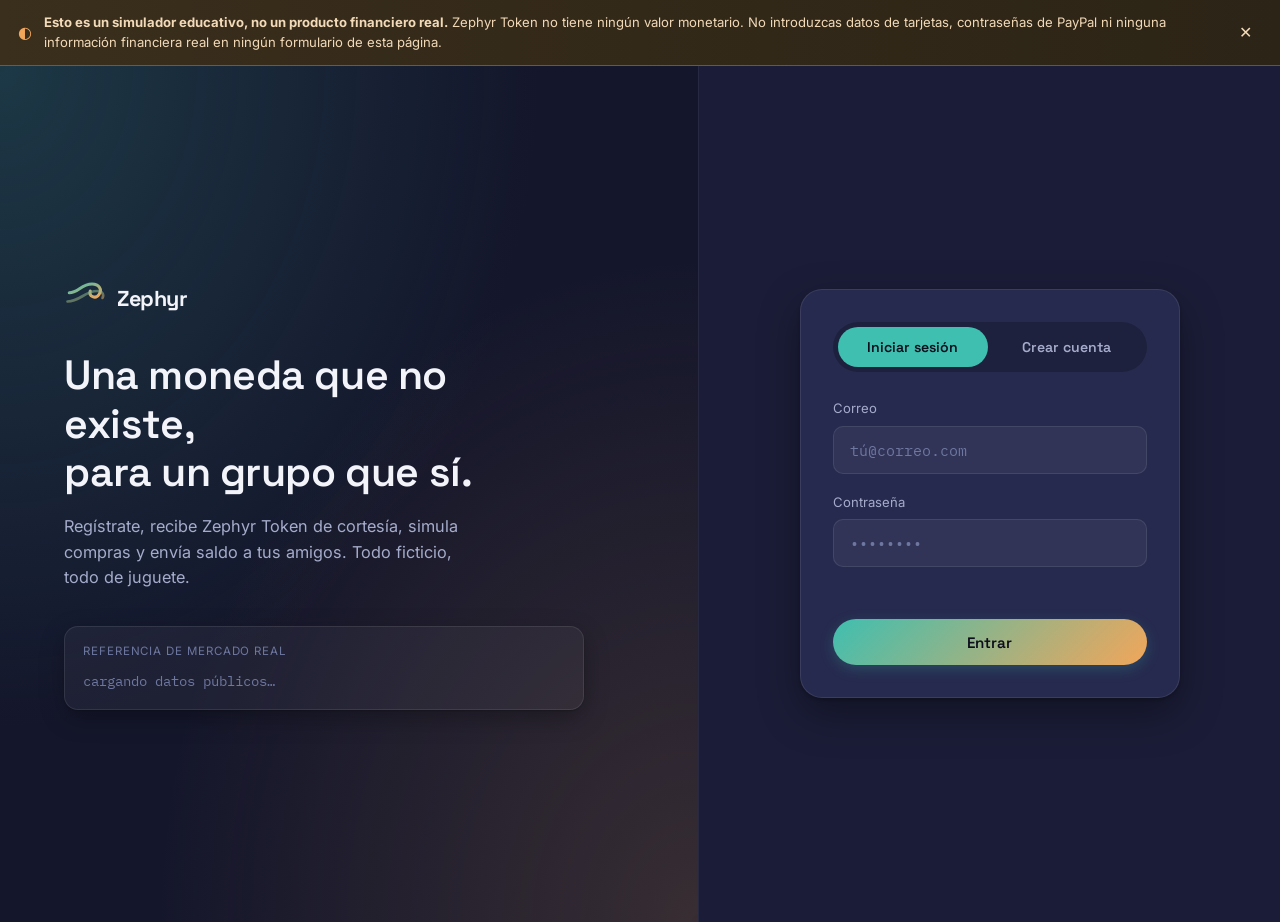
==== index.html @ d1feb0ad "Update index.html" ====
<!DOCTYPE html>
<html lang="es">
<head>
<meta charset="UTF-8">
<meta name="viewport" content="width=device-width, initial-scale=1.0, viewport-fit=cover">
<title>Zephyr — Simulador de wallet</title>
<meta name="description" content="Simulador educativo de una wallet de criptomoneda ficticia (Zephyr Token). No es un producto financiero real.">

<link rel="preconnect" href="https://fonts.googleapis.com">
<link rel="preconnect" href="https://fonts.gstatic.com" crossorigin>
<link href="https://fonts.googleapis.com/css2?family=Space+Grotesk:wght@400;500;600;700&family=Inter:wght@400;500;600;700&family=IBM+Plex+Mono:wght@400;500;600&display=swap" rel="stylesheet">
<link rel="stylesheet" href="css/style.css?v=2">
</head>
<body>

<!-- ======================= DISCLAIMER BANNER ======================= -->
<div class="disclaimer-banner" id="disclaimerBanner">
  <span class="disclaimer-icon" aria-hidden="true">◐</span>
  <p><strong>Esto es un simulador educativo, no un producto financiero real.</strong>
  Zephyr Token no tiene ningún valor monetario. No introduzcas datos de tarjetas, contraseñas de PayPal ni ninguna información financiera real en ningún formulario de esta página.</p>
  <button id="closeDisclaimer" aria-label="Cerrar aviso">✕</button>
</div>

<!-- ======================= AUTH SCREEN ======================= -->
<main id="authScreen" class="auth-screen">
  <div class="auth-hero">
    <div class="gust-field" aria-hidden="true">
      <span class="gust-line l1"></span>
      <span class="gust-line l2"></span>
      <span class="gust-line l3"></span>
    </div>
    <div class="auth-hero-content">
      <div class="logo-mark" aria-hidden="true">
        <svg viewBox="0 0 48 48" width="42" height="42">
          <path d="M6 18 C 16 18, 20 8, 32 8 C 40 8, 44 14, 40 20 C 36 26, 28 22, 30 16"
                fill="none" stroke="url(#gustGrad)" stroke-width="3.5" stroke-linecap="round"/>
          <path d="M4 28 C 18 28, 24 16, 38 16 C 44 16, 46 20, 44 24"
                fill="none" stroke="url(#gustGrad)" stroke-width="3" stroke-linecap="round" opacity="0.55"/>
          <defs>
            <linearGradient id="gustGrad" x1="0" y1="0" x2="1" y2="1">
              <stop offset="0%" stop-color="#3FBFB0"/>
              <stop offset="100%" stop-color="#F2A65A"/>
            </linearGradient>
          </defs>
        </svg>
        <span class="logo-word">Zephyr</span>
      </div>
      <h1>Una moneda que no existe,<br>para un grupo que sí.</h1>
      <p class="auth-hero-sub">Regístrate, recibe Zephyr Token de cortesía, simula compras y envía saldo a tus amigos. Todo ficticio, todo de juguete.</p>

      <div class="market-ticker" id="marketTicker" aria-label="Precios reales de mercado, solo como referencia">
        <span class="ticker-label">Referencia de mercado real</span>
        <div class="ticker-row" id="tickerRow">
          <span class="ticker-item muted">cargando datos públicos…</span>
        </div>
      </div>
    </div>
  </div>

  <div class="auth-card-wrap">
    <div class="auth-card">
      <div class="auth-tabs" role="tablist">
        <button class="auth-tab active" id="tabLogin" role="tab" aria-selected="true">Iniciar sesión</button>
        <button class="auth-tab" id="tabRegister" role="tab" aria-selected="false">Crear cuenta</button>
      </div>

      <!-- LOGIN -->
      <form id="loginForm" class="auth-form" autocomplete="on">
        <label>Correo
          <input type="email" id="loginEmail" required autocomplete="email" placeholder="tú@correo.com">
        </label>
        <label>Contraseña
          <input type="password" id="loginPassword" required autocomplete="current-password" minlength="6" placeholder="••••••••">
        </label>
        <p class="form-error" id="loginError" role="alert"></p>
        <button type="submit" class="btn btn-primary btn-block">Entrar</button>
      </form>

      <!-- REGISTER -->
      <form id="registerForm" class="auth-form hidden" autocomplete="on">
        <label>Nombre de usuario
          <input type="text" id="registerUsername" required minlength="3" maxlength="20" pattern="[A-Za-z0-9_]+" placeholder="ej. carlos_wind">
        </label>
        <label>Correo
          <input type="email" id="registerEmail" required autocomplete="email" placeholder="tú@correo.com">
        </label>
        <label>Contraseña
          <input type="password" id="registerPassword" required autocomplete="new-password" minlength="6" placeholder="Mínimo 6 caracteres">
        </label>
        <div class="g-recaptcha-wrap">
          <div class="g-recaptcha" data-sitekey="YOUR_RECAPTCHA_SITE_KEY" data-callback="onRecaptchaRegister"></div>
        </div>
        <p class="form-error" id="registerError" role="alert"></p>
        <button type="submit" class="btn btn-primary btn-block" id="registerSubmitBtn" disabled>Crear cuenta</button>
        <p class="form-hint">El botón se activa al completar el reCAPTCHA.</p>
      </form>
    </div>
  </div>
</main>

<!-- ======================= APP SHELL (post-login) ======================= -->
<div id="appShell" class="app-shell hidden">

  <header class="app-header">
    <div class="logo-mark small" aria-hidden="true">
      <svg viewBox="0 0 48 48" width="28" height="28">
        <path d="M6 18 C 16 18, 20 8, 32 8 C 40 8, 44 14, 40 20 C 36 26, 28 22, 30 16"
              fill="none" stroke="url(#gustGrad2)" stroke-width="4" stroke-linecap="round"/>
        <defs>
          <linearGradient id="gustGrad2" x1="0" y1="0" x2="1" y2="1">
            <stop offset="0%" stop-color="#3FBFB0"/>
            <stop offset="100%" stop-color="#F2A65A"/>
          </linearGradient>
        </defs>
      </svg>
      <span class="logo-word">Zephyr</span>
    </div>

    <nav class="app-nav">
      <button class="nav-btn active" data-view="dashboard">Wallet</button>
      <button class="nav-btn" data-view="market">Mercado</button>
      <button class="nav-btn hidden" id="navAdmin" data-view="admin">Panel Zephyr</button>
    </nav>

    <div class="header-right">
      <span class="balance-chip" id="headerBalance">— ZFT</span>
      <button class="user-menu-btn" id="userMenuBtn" aria-haspopup="true">
        <span id="headerUsername">usuario</span>
        <span class="chevron">▾</span>
      </button>
      <div class="user-menu" id="userMenu">
        <button id="logoutBtn">Cerrar sesión</button>
      </div>
    </div>
  </header>

  <!-- ---------------- DASHBOARD VIEW ---------------- -->
  <section class="view active" id="view-dashboard">
    <div class="balance-hero">
      <div class="gust-sweep" aria-hidden="true"></div>
      <span class="balance-label">Tu saldo</span>
      <div class="balance-value"><span id="balanceNumber">0</span><span class="balance-unit">ZFT</span></div>
      <span class="balance-note">Zephyr Token — moneda ficticia sin valor real</span>
      <div class="balance-actions">
        <button class="btn btn-primary" id="openBuyModal">Comprar Zephyr</button>
        <button class="btn btn-ghost" id="openTransferModal">Transferir</button>
      </div>
    </div>

    <div class="dashboard-grid">
      <div class="panel ledger-panel">
        <div class="panel-head">
          <h2>Historial</h2>
          <span class="panel-sub">Movimientos de tu cartera</span>
        </div>
        <div class="ledger-list" id="ledgerList">
          <p class="empty-state">Aún no tienes movimientos. Compra o recibe Zephyr para ver tu historial aquí.</p>
        </div>
      </div>

      <div class="panel market-panel">
        <div class="panel-head">
          <h2>Referencia real</h2>
          <span class="panel-sub">Datos públicos, no afectan tu saldo</span>
        </div>
        <div class="market-cards" id="marketCardsDashboard">
          <div class="market-card skeleton">cargando…</div>
        </div>
      </div>
    </div>
  </section>

  <!-- ---------------- MARKET VIEW ---------------- -->
  <section class="view" id="view-market">
    <div class="panel">
      <div class="panel-head">
        <h2>Mercado real (referencia informativa)</h2>
        <span class="panel-sub">Precios públicos de bitcoin y ethereum. Zephyr Token es independiente de estos valores.</span>
      </div>
      <div class="market-cards large" id="marketCardsFull">
        <div class="market-card skeleton">cargando…</div>
      </div>
    </div>
  </section>

  <!-- ---------------- ADMIN VIEW ---------------- -->
  <section class="view" id="view-admin">
    <div class="panel">
      <div class="panel-head">
        <h2>Panel Zephyr</h2>
        <span class="panel-sub">Visible solo para tu cuenta de administrador</span>
      </div>

      <div class="admin-grant">
        <h3>Otorgar saldo</h3>
        <form id="adminGrantForm" class="admin-form">
          <label>Usuario destino
            <input type="text" id="grantUsername" placeholder="nombre de usuario" required>
          </label>
          <label>Cantidad (ZFT)
            <input type="number" id="grantAmount" min="1" step="1" required placeholder="ej. 500">
          </label>
          <button type="submit" class="btn btn-primary">Otorgar</button>
        </form>
        <p class="form-error" id="adminGrantError" role="alert"></p>
        <p class="form-success" id="adminGrantSuccess" role="status"></p>
      </div>

      <div class="admin-users">
        <h3>Usuarios registrados</h3>
        <div class="user-table" id="adminUserTable">
          <p class="empty-state">Cargando usuarios…</p>
        </div>
      </div>

      <div class="admin-methods">
        <h3>Métodos de pago simulados</h3>
        <p class="panel-sub">Estos son los métodos ficticios que aparecen en el modal de compra.</p>
        <form id="adminMethodForm" class="admin-form">
          <label>Nombre del método
            <input type="text" id="methodName" placeholder="ej. Tarjeta simulada" required>
          </label>
          <button type="submit" class="btn btn-secondary">Añadir método</button>
        </form>
        <div class="method-list" id="adminMethodList"></div>
      </div>
    </div>
  </section>
</div>

<!-- ======================= BUY MODAL ======================= -->
<div class="modal-overlay hidden" id="buyModalOverlay">
  <div class="modal" role="dialog" aria-modal="true" aria-labelledby="buyModalTitle">
    <button class="modal-close" data-close-modal="buy">✕</button>
    <h2 id="buyModalTitle">Comprar Zephyr Token</h2>
    <p class="modal-warning">⚠ Simulación. No introduzcas datos financieros reales en ningún campo de esta ventana.</p>

    <div class="buy-steps" id="buyStep1">
      <label class="field-label">Cantidad a comprar (ZFT)</label>
      <input type="number" id="buyAmount" min="1" step="1" value="100">

      <label class="field-label">Método de pago simulado</label>
      <div class="payment-methods" id="paymentMethodPicker">
        <!-- populated by JS -->
      </div>

      <div id="fakeCardFields" class="fake-payment-fields hidden">
        <label>Número de tarjeta (ficticio)
          <input type="text" id="fakeCardNumber" placeholder="4242 4242 4242 4242" maxlength="19">
        </label>
        <div class="field-row">
          <label>Vence
            <input type="text" id="fakeCardExpiry" placeholder="MM/AA" maxlength="5">
          </label>
          <label>CVV
            <input type="text" id="fakeCardCvv" placeholder="123" maxlength="4">
          </label>
        </div>
      </div>

      <div id="fakePaypalFields" class="fake-payment-fields hidden">
        <label>Correo de la cuenta (ficticio)
          <input type="email" id="fakePaypalEmail" placeholder="nombre@ejemplo.com">
        </label>
        <p class="form-hint">Esto no se conecta a PayPal real. Es solo una pantalla de ejemplo.</p>
      </div>

      <div class="g-recaptcha-wrap">
        <div class="g-recaptcha" data-sitekey="YOUR_RECAPTCHA_SITE_KEY" data-callback="onRecaptchaBuy"></div>
      </div>

      <p class="form-error" id="buyError" role="alert"></p>
      <button class="btn btn-primary btn-block" id="confirmBuyBtn" disabled>Simular compra</button>
    </div>
  </div>
</div>

<!-- ======================= TRANSFER MODAL ======================= -->
<div class="modal-overlay hidden" id="transferModalOverlay">
  <div class="modal" role="dialog" aria-modal="true" aria-labelledby="transferModalTitle">
    <button class="modal-close" data-close-modal="transfer">✕</button>
    <h2 id="transferModalTitle">Transferir Zephyr</h2>

    <label class="field-label">Usuario destinatario</label>
    <input type="text" id="transferUsername" placeholder="nombre de usuario">

    <label class="field-label">Cantidad (ZFT)</label>
    <input type="number" id="transferAmount" min="1" step="1">

    <div class="g-recaptcha-wrap">
      <div class="g-recaptcha" data-sitekey="YOUR_RECAPTCHA_SITE_KEY" data-callback="onRecaptchaTransfer"></div>
    </div>

    <p class="form-error" id="transferError" role="alert"></p>
    <p class="form-success" id="transferSuccess" role="status"></p>
    <button class="btn btn-primary btn-block" id="confirmTransferBtn" disabled>Enviar Zephyr</button>
  </div>
</div>

<!-- ======================= SCRIPTS ======================= -->
<script src="https://www.google.com/recaptcha/api.js" async defer></script>

<script>
// ============================================================
// ZEPHYR — todo el código va inline aquí para eliminar por completo
// cualquier problema de carga/caché de archivos .js externos como
// módulos. El panel de diagnóstico se crea ANTES que nada, así que
// si algo falla después, al menos veremos ese primer mensaje.
// ============================================================
const debugPanel = document.createElement("div");
debugPanel.id = "zephyrDebugPanel";
debugPanel.style.cssText = `
  position: fixed; bottom: 0; left: 0; right: 0; max-height: 40vh;
  overflow-y: auto; background: rgba(0,0,0,0.92); color: #7CFFB2;
  font-family: monospace; font-size: 11px; line-height: 1.5;
  padding: 8px 10px; z-index: 99999; border-top: 2px solid #3FBFB0;
  white-space: pre-wrap; word-break: break-word;
`;
const debugHeader = document.createElement("div");
debugHeader.style.cssText = "display:flex; justify-content:space-between; align-items:center; color:#F2A65A; font-weight:bold; margin-bottom:4px;";
debugHeader.innerHTML = `<span>🔧 Diagnóstico Zephyr (toca ✕ para ocultar)</span>`;
const closeDebugBtn = document.createElement("button");
closeDebugBtn.textContent = "✕";
closeDebugBtn.style.cssText = "color:#F2A65A; background:none; border:1px solid #F2A65A; border-radius:4px; padding:2px 8px;";
closeDebugBtn.onclick = () => debugPanel.remove();
debugHeader.appendChild(closeDebugBtn);
const debugLogEl = document.createElement("div");
debugPanel.appendChild(debugHeader);
debugPanel.appendChild(debugLogEl);
document.body.appendChild(debugPanel);

function debugLog(msg, isError = false) {
  const line = document.createElement("div");
  const time = new Date().toLocaleTimeString("es-ES");
  line.textContent = `[${time}] ${msg}`;
  if (isError) line.style.color = "#F17389";
  debugLogEl.appendChild(line);
  debugLogEl.scrollTop = debugLogEl.scrollHeight;
}

window.addEventListener("error", (e) => {
  debugLog(`ERROR JS: ${e.message} (línea ${e.lineno})`, true);
});
window.addEventListener("unhandledrejection", (e) => {
  debugLog(`ERROR PROMESA: ${e.reason?.message || e.reason}`, true);
});

debugLog("Script inline arrancó correctamente. Cargando Firebase…");

// Todo lo demás corre dentro de esta función async, usando import()
// dinámico en vez de 'import' estático — más compatible con
// navegadores móviles cuando hay problemas con <script type="module">.
(async () => {
  try {
    const firebaseConfig = {
      apiKey: "AIzaSyAW1dR6J24tGhaxlYfrfgPUFbqO5pLd8E0",
      authDomain: "zephyr-token.firebaseapp.com",
      projectId: "zephyr-token",
      storageBucket: "zephyr-token.firebasestorage.app",
      messagingSenderId: "699262176178",
      appId: "1:699262176178:web:b7b992c81c7faf9d9fb2ab"
    };

    const { initializeApp } = await import("https://www.gstatic.com/firebasejs/10.12.2/firebase-app.js");
    const {
      getAuth, createUserWithEmailAndPassword, signInWithEmailAndPassword,
      signOut, onAuthStateChanged
    } = await import("https://www.gstatic.com/firebasejs/10.12.2/firebase-auth.js");
    const {
      getFirestore, doc, getDoc, setDoc, onSnapshot,
      collection, query, where, getDocs, addDoc, serverTimestamp,
      runTransaction, orderBy, limit
    } = await import("https://www.gstatic.com/firebasejs/10.12.2/firebase-firestore.js");

    debugLog("Firebase cargado correctamente. Inicializando app…");

    const app = initializeApp(firebaseConfig);
    const auth = getAuth(app);
    const db = getFirestore(app);

    debugLog("Firebase inicializado OK.");

    // ------------------------------------------------------------
    // Estado local
    // ------------------------------------------------------------
    let currentUser = null;
    let currentProfile = null;
    let unsubUserDoc = null;
    let unsubTx = null;
    let recaptchaOk = { register: false, buy: false, transfer: false };
    let selectedPaymentMethod = null;

    const $ = (id) => document.getElementById(id);
    const fmt = (n) => Number(n ?? 0).toLocaleString("es-ES");

    function showAuthScreen() {
      $("authScreen").classList.remove("hidden");
      $("appShell").classList.add("hidden");
    }
    function showAppShell() {
      $("authScreen").classList.add("hidden");
      $("appShell").classList.remove("hidden");
    }
    function switchView(viewName) {
      document.querySelectorAll(".view").forEach(v => v.classList.remove("active"));
      document.querySelectorAll(".nav-btn").forEach(b => b.classList.remove("active"));
      $(`view-${viewName}`).classList.add("active");
      document.querySelector(`.nav-btn[data-view="${viewName}"]`)?.classList.add("active");
    }

    window.onRecaptchaRegister = () => { recaptchaOk.register = true; $("registerSubmitBtn").disabled = false; };
    window.onRecaptchaBuy = () => { recaptchaOk.buy = true; $("confirmBuyBtn").disabled = false; };
    window.onRecaptchaTransfer = () => { recaptchaOk.transfer = true; $("confirmTransferBtn").disabled = false; };

    $("tabLogin").addEventListener("click", () => {
      $("tabLogin").classList.add("active"); $("tabLogin").setAttribute("aria-selected", "true");
      $("tabRegister").classList.remove("active"); $("tabRegister").setAttribute("aria-selected", "false");
      $("loginForm").classList.remove("hidden");
      $("registerForm").classList.add("hidden");
    });
    $("tabRegister").addEventListener("click", () => {
      $("tabRegister").classList.add("active"); $("tabRegister").setAttribute("aria-selected", "true");
      $("tabLogin").classList.remove("active"); $("tabLogin").setAttribute("aria-selected", "false");
      $("registerForm").classList.remove("hidden");
      $("loginForm").classList.add("hidden");
    });

    $("registerForm").addEventListener("submit", async (e) => {
      e.preventDefault();
      $("registerError").textContent = "";
      if (!recaptchaOk.register) {
        $("registerError").textContent = "Completa el reCAPTCHA antes de continuar.";
        return;
      }
      const username = $("registerUsername").value.trim();
      const email = $("registerEmail").value.trim();
      const password = $("registerPassword").value;
      const usernameLower = username.toLowerCase();

      try {
        const usernameSnap = await getDoc(doc(db, "usernames", usernameLower));
        if (usernameSnap.exists()) {
          $("registerError").textContent = "Ese nombre de usuario ya está en uso.";
          return;
        }
        const cred = await createUserWithEmailAndPassword(auth, email, password);
        try {
          await setDoc(doc(db, "usernames", usernameLower), { uid: cred.user.uid });
        } catch (_) { /* no bloquea el registro */ }
---- css/style.css ----
/* =========================================================
   ZEPHYR — design tokens
   ========================================================= */
:root {
  --bg-deep:      #14162B;
  --bg-panel:     #1B1D38;
  --bg-panel-2:   #262A4E;
  --accent-teal:  #3FBFB0;
  --accent-teal-dim: #2E8C82;
  --accent-gold:  #F2A65A;
  --text-main:    #F3F4FA;
  --text-muted:   #A5ACCB;
  --text-faint:   #6E77A0;
  --danger:       #F17389;
  --success:      #5FD79A;
  --border-soft:  rgba(255,255,255,0.09);
  --border-softer: rgba(255,255,255,0.05);

  --font-display: 'Space Grotesk', sans-serif;
  --font-body:    'Inter', sans-serif;
  --font-mono:    'IBM Plex Mono', monospace;

  --radius-lg: 22px;
  --radius-md: 14px;
  --radius-sm: 10px;

  --shadow-soft: 0 1px 2px rgba(0,0,0,0.2), 0 8px 24px rgba(0,0,0,0.28);
  --shadow-lift: 0 2px 4px rgba(0,0,0,0.25), 0 16px 40px rgba(0,0,0,0.35);
  --ease: cubic-bezier(0.22, 1, 0.36, 1);
}

* { box-sizing: border-box; }
html { scroll-behavior: smooth; }

body {
  margin: 0;
  background:
    radial-gradient(ellipse 900px 600px at 10% -10%, rgba(63,191,176,0.08), transparent 60%),
    radial-gradient(ellipse 900px 600px at 100% 10%, rgba(242,166,90,0.06), transparent 60%),
    var(--bg-deep);
  background-attachment: fixed;
  color: var(--text-main);
  font-family: var(--font-body);
  line-height: 1.55;
  min-height: 100vh;
  -webkit-font-smoothing: antialiased;
}

h1, h2, h3 { font-family: var(--font-display); margin: 0; letter-spacing: -0.01em; }
p { margin: 0; }
.hidden { display: none !important; }

button {
  font-family: var(--font-body);
  cursor: pointer;
  border: none;
  background: none;
  color: inherit;
  transition: all 0.2s var(--ease);
}

input {
  font-family: var(--font-mono);
  background: rgba(255,255,255,0.05);
  border: 1px solid var(--border-soft);
  color: var(--text-main);
  border-radius: var(--radius-sm);
  padding: 13px 16px;
  font-size: 0.95rem;
  width: 100%;
  min-height: 46px;
  transition: border-color 0.2s var(--ease), background 0.2s var(--ease);
}
input:hover { border-color: rgba(255,255,255,0.16); }
input:focus-visible, button:focus-visible {
  outline: 2px solid var(--accent-teal);
  outline-offset: 2px;
}
input:focus {
  border-color: var(--accent-teal);
  background: rgba(63,191,176,0.06);
}
input::placeholder { color: var(--text-faint); }

.btn {
  font-family: var(--font-display);
  font-weight: 600;
  padding: 13px 24px;
  border-radius: 999px;
  font-size: 0.95rem;
  min-height: 46px;
  transition: transform 0.2s var(--ease), box-shadow 0.2s var(--ease), opacity 0.2s var(--ease), filter 0.2s var(--ease);
}
.btn:disabled { opacity: 0.4; cursor: not-allowed; }
.btn:not(:disabled):hover { transform: translateY(-2px); }
.btn:not(:disabled):active { transform: translateY(0); }
.btn-primary {
  background: linear-gradient(135deg, var(--accent-teal), var(--accent-gold));
  color: #0D0E1C;
  box-shadow: 0 4px 14px rgba(63,191,176,0.22);
}
.btn-primary:not(:disabled):hover { box-shadow: 0 8px 26px rgba(63,191,176,0.4); filter: brightness(1.04); }
.btn-ghost {
  background: rgba(255,255,255,0.03);
  border: 1px solid var(--border-soft);
  color: var(--text-main);
}
.btn-ghost:hover { border-color: var(--accent-teal); background: rgba(63,191,176,0.06); }
.btn-secondary {
  background: var(--bg-panel-2);
  color: var(--text-main);
  border: 1px solid var(--border-soft);
}
.btn-secondary:hover { border-color: rgba(255,255,255,0.22); }
.btn-block { width: 100%; }

.form-error {
  color: var(--danger);
  font-size: 0.85rem;
  min-height: 1.2em;
}
.form-success {
  color: var(--success);
  font-size: 0.85rem;
  min-height: 1.2em;
}
.form-hint {
  color: var(--text-faint);
  font-size: 0.78rem;
}
.empty-state {
  color: var(--text-faint);
  font-size: 0.9rem;
  padding: 32px 16px;
  text-align: center;
}

/* =========================================================
   DISCLAIMER BANNER
   ========================================================= */
.disclaimer-banner {
  display: flex;
  align-items: center;
  gap: 12px;
  background: linear-gradient(90deg, #3A2E1C, #2C2416);
  border-bottom: 1px solid rgba(242,166,90,0.35);
  padding: 12px 18px;
  font-size: 0.82rem;
  color: #F2D9B8;
  position: sticky;
  top: 0;
  z-index: 500;
}
.disclaimer-icon { color: var(--accent-gold); font-size: 1rem; flex-shrink: 0; }
.disclaimer-banner p { flex: 1; }
.disclaimer-banner button {
  color: #F2D9B8;
  font-size: 1rem;
  padding: 6px 10px;
  border-radius: 8px;
  flex-shrink: 0;
}
.disclaimer-banner button:hover { background: rgba(255,255,255,0.08); }

/* =========================================================
   AUTH SCREEN
   ========================================================= */
.auth-screen {
  display: grid;
  grid-template-columns: 1.2fr 1fr;
  min-height: calc(100vh - 44px);
}

.auth-hero {
  position: relative;
  overflow: hidden;
  display: flex;
  align-items: center;
  padding: 64px;
  background:
    radial-gradient(ellipse at top left, rgba(63,191,176,0.2), transparent 55%),
    radial-gradient(ellipse at bottom right, rgba(242,166,90,0.16), transparent 55%),
    var(--bg-deep);
}

.gust-field {
  position: absolute;
  inset: 0;
  pointer-events: none;
}
.gust-line {
  position: absolute;
  height: 1px;
  width: 60%;
  background: linear-gradient(90deg, transparent, var(--accent-teal), transparent);
  opacity: 0.35;
  animation: driftLine 14s linear infinite;
}
.gust-line.l1 { top: 20%; left: -60%; animation-delay: 0s; }
.gust-line.l2 { top: 52%; left: -60%; animation-delay: -5s; background: linear-gradient(90deg, transparent, var(--accent-gold), transparent); }
.gust-line.l3 { top: 78%; left: -60%; animation-delay: -9s; }

@keyframes driftLine {
  to { transform: translateX(220%); }
}
@media (prefers-reduced-motion: reduce) {
  .gust-line { animation: none; opacity: 0.15; }
}

.auth-hero-content { position: relative; z-index: 2; max-width: 520px; animation: fadeUp 0.6s var(--ease) both; }
@keyframes fadeUp {
  from { opacity: 0; transform: translateY(14px); }
  to   { opacity: 1; transform: translateY(0); }
}

.logo-mark { display: flex; align-items: center; gap: 11px; margin-bottom: 32px; }
.logo-word { font-family: var(--font-display); font-weight: 700; font-size: 1.35rem; letter-spacing: -0.02em; }
.logo-mark.small .logo-word { font-size: 1.05rem; }

.auth-hero h1 {
  font-size: clamp(1.7rem, 3.2vw, 2.6rem);
  font-weight: 600;
  line-height: 1.18;
  margin-bottom: 18px;
}
.auth-hero-sub {
  color: var(--text-muted);
  font-size: 1.02rem;
  max-width: 420px;
  margin-bottom: 36px;
}

.market-ticker {
  background: rgba(255,255,255,0.045);
  border: 1px solid var(--border-soft);
  border-radius: var(--radius-md);
  padding: 16px 18px;
  box-shadow: var(--shadow-soft);
}
.ticker-label {
  display: block;
  font-size: 0.72rem;
  text-transform: uppercase;
  letter-spacing: 0.08em;
  color: var(--text-faint);
  margin-bottom: 10px;
}
.ticker-row { display: flex; gap: 22px; flex-wrap: wrap; }
.ticker-item { font-family: var(--font-mono); font-size: 0.88rem; }
.ticker-item.muted { color: var(--text-faint); }
.ticker-item .sym { color: var(--text-muted); margin-right: 6px; }
.ticker-item .chg-up { color: var(--success); }
.ticker-item .chg-down { color: var(--danger); }

.auth-card-wrap {
  display: flex;
  align-items: center;
  justify-content: center;
  padding: 64px 48px;
  background: var(--bg-panel);
  border-left: 1px solid var(--border-softer);
}
.auth-card {
  width: 100%;
  max-width: 380px;
  background: var(--bg-panel-2);
  border: 1px solid var(--border-soft);
  border-radius: var(--radius-lg);
  padding: 32px;
  box-shadow: var(--shadow-lift);
  animation: fadeUp 0.6s var(--ease) 0.1s both;
}
.auth-tabs { display: flex; gap: 4px; margin-bottom: 26px; background: rgba(0,0,0,0.22); border-radius: 999px; padding: 5px; }
.auth-tab {
  flex: 1;
  padding: 11px;
  border-radius: 999px;
  font-size: 0.88rem;
  font-weight: 600;
  color: var(--text-muted);
  font-family: var(--font-display);
}
.auth-tab.active { background: var(--accent-teal); color: #0D0E1C; }

.auth-form { display: flex; flex-direction: column; gap: 18px; }
.auth-form label {
  display: flex;
  flex-direction: column;
  gap: 7px;
  font-size: 0.82rem;
  color: var(--text-muted);
  font-family: var(--font-body);
}

.g-recaptcha-wrap { display: flex; justify-content: center; transform: scale(0.95); transform-origin: center; }

/* =========================================================
   APP SHELL
   ========================================================= */
.app-shell { min-height: 100vh; }

.app-header {
  display: flex;
  align-items: center;
  gap: 24px;
  padding: 15px 28px;
  background: rgba(27,29,56,0.85);
  backdrop-filter: blur(10px);
  border-bottom: 1px solid var(--border-soft);
  position: sticky;
  top: 0;
  z-index: 100;
}
.app-nav { display: flex; gap: 4px; flex: 1; }
.nav-btn {
  padding: 9px 18px;
  border-radius: 999px;
  font-size: 0.88rem;
  font-weight: 600;
  color: var(--text-muted);
  font-family: var(--font-display);
}
.nav-btn:hover { color: var(--text-main); background: rgba(255,255,255,0.04); }
.nav-btn.active { background: rgba(63,191,176,0.16); color: var(--accent-teal); }

.header-right { display: flex; align-items: center; gap: 14px; position: relative; }
.balance-chip {
  font-family: var(--font-mono);
  background: rgba(242,166,90,0.13);
  color: var(--accent-gold);
  padding: 8px 16px;
  border-radius: 999px;
  font-size: 0.85rem;
  font-weight: 600;
  border: 1px solid rgba(242,166,90,0.2);
}
.user-menu-btn {
  display: flex;
  align-items: center;
  gap: 7px;
  font-size: 0.88rem;
  font-weight: 600;
  color: var(--text-main);
  padding: 8px 12px;
  border-radius: var(--radius-sm);
}
.user-menu-btn:hover { background: rgba(255,255,255,0.05); }
.chevron { transition: transform 0.2s var(--ease); color: var(--text-faint); }
.user-menu {
  position: absolute;
  top: 48px;
  right: 0;
  background: var(--bg-panel-2);
  border: 1px solid var(--border-soft);
  border-radius: var(--radius-sm);
  padding: 7px;
  display: none;
  min-width: 150px;
  z-index: 200;
  box-shadow: var(--shadow-lift);
}
.user-menu.open { display: block; animation: fadeUp 0.15s var(--ease) both; }
.user-menu button {
  width: 100%;
  text-align: left;
  padding: 10px 12px;
  border-radius: 8px;
  font-size: 0.85rem;
}
.user-menu button:hover { background: rgba(255,255,255,0.07); }

/* =========================================================
   VIEWS
   ========================================================= */
.view { display: none; padding: 32px 28px 64px; max-width: 1100px; margin: 0 auto; }
.view.active { display: block; animation: fadeUp 0.35s var(--ease) both; }

.balance-hero {
  position: relative;
  overflow: hidden;
  background: linear-gradient(150deg, var(--bg-panel-2), var(--bg-panel));
  border: 1px solid var(--border-soft);
  border-radius: var(--radius-lg);
  padding: 44px 36px;
  text-align: center;
  margin-bottom: 28px;
  box-shadow: var(--shadow-soft);
}
.gust-sweep {
  position: absolute;
  top: -40%;
  left: -20%;
  width: 60%;
  height: 180%;
  background: linear-gradient(120deg, transparent, rgba(63,191,176,0.18), rgba(242,166,90,0.13), transparent);
  transform: rotate(12deg);
  animation: sweepOnce 2.2s ease-out;
}
@keyframes sweepOnce {
  from { transform: rotate(12deg) translateX(-140%); }
  to   { transform: rotate(12deg) translateX(260%); }
}
@media (prefers-reduced-motion: reduce) {
  .gust-sweep { animation: none; opacity: 0; }
  .view.active, .auth-hero-content, .auth-card { animation: none; }
}

.balance-label { font-size: 0.85rem; color: var(--text-muted); text-transform: uppercase; letter-spacing: 0.09em; }
.balance-value {
  font-family: var(--font-mono);
  font-size: clamp(2.6rem, 7vw, 3.8rem);
  font-weight: 600;
  margin: 10px 0 6px;
  letter-spacing: -0.01em;
}
.balance-unit { font-size: 0.4em; color: var(--accent-gold); margin-left: 10px; vertical-align: middle; }
.balance-note { font-size: 0.8rem; color: var(--text-faint); display: block; margin-bottom: 28px; }
.balance-actions { display: flex; gap: 14px; justify-content: center; flex-wrap: wrap; }

.dashboard-grid {
  display: grid;
  grid-template-columns: 1.4fr 1fr;
  gap: 22px;
}

.panel {
  background: var(--bg-panel);
  border: 1px solid var(--border-soft);
  border-radius: var(--radius-lg);
  padding: 26px;
  box-shadow: var(--shadow-soft);
}
.panel-head { margin-bottom: 20px; }
.panel-head h2 { font-size: 1.18rem; margin-bottom: 5px; }
.panel-sub { font-size: 0.8rem; color: var(--text-faint); }

.ledger-list { display: flex; flex-direction: column; gap: 2px; }
.ledger-row {
  display: flex;
  align-items: center;
  gap: 14px;
  padding: 14px 6px;
  border-bottom: 1px solid var(--border-softer);
  font-size: 0.88rem;
  border-radius: 10px;
  transition: background 0.15s var(--ease);
}
.ledger-row:hover { background: rgba(255,255,255,0.025); }
.ledger-row:last-child { border-bottom: none; }
.ledger-icon {
  width: 36px; height: 36px;
  border-radius: 50%;
  display: flex; align-items: center; justify-content: center;
  font-size: 0.95rem;
  flex-shrink: 0;
  background: rgba(255,255,255,0.05);
}
.ledger-icon.in { color: var(--success); background: rgba(95,215,154,0.12); }
.ledger-icon.out { color: var(--danger); background: rgba(241,115,137,0.12); }
.ledger-main { flex: 1; min-width: 0; }
.ledger-title { font-weight: 600; }
.ledger-meta { color: var(--text-faint); font-size: 0.76rem; margin-top: 2px; }
.ledger-amount { font-family: var(--font-mono); font-weight: 600; white-space: nowrap; }
.ledger-amount.in { color: var(--success); }
.ledger-amount.out { color: var(--danger); }

.market-cards { display: flex; flex-direction: column; gap: 12px; }
.market-cards.large { flex-direction: row; flex-wrap: wrap; }
.market-card {
  background: rgba(255,255,255,0.035);
  border: 1px solid var(--border-soft);
  border-radius: var(--radius-md);
  padding: 16px 18px;
  min-width: 160px;
  flex: 1;
  transition: border-color 0.2s var(--ease), transform 0.2s var(--ease);
}
.market-card:hover { border-color: rgba(255,255,255,0.2); transform: translateY(-2px); }
.market-card.skeleton { color: var(--text-faint); font-size: 0.85rem; }
.market-card .mc-sym { font-size: 0.78rem; color: var(--text-faint); text-transform: uppercase; letter-spacing: 0.06em; }
.market-card .mc-price { font-family: var(--font-mono); font-size: 1.3rem; font-weight: 600; margin: 6px 0; }
.market-card .mc-chg { font-family: var(--font-mono); font-size: 0.82rem; }
.market-card .mc-chg.up { color: var(--success); }
.market-card .mc-chg.down { color: var(--danger); }

/* =========================================================
   ADMIN
   ========================================================= */
.admin-grant, .admin-users, .admin-methods { margin-bottom: 36px; }
.admin-grant h3, .admin-users h3, .admin-methods h3 { font-size: 1.02rem; margin-bottom: 14px; }
.admin-form { display: flex; gap: 14px; flex-wrap: wrap; align-items: flex-end; }
.admin-form label { display: flex; flex-direction: column; gap: 7px; font-size: 0.8rem; color: var(--text-muted); flex: 1; min-width: 160px; }

.user-table { display: flex; flex-direction: column; gap: 2px; }
.user-row {
  display: flex;
  align-items: center;
  gap: 14px;
  padding: 12px 6px;
  border-bottom: 1px solid var(--border-softer);
  font-size: 0.88rem;
  border-radius: 10px;
  transition: background 0.15s var(--ease);
}
.user-row:hover { background: rgba(255,255,255,0.025); }
.user-row .u-name { flex: 1; font-weight: 600; display: flex; align-items: center; gap: 8px; }
.user-row .u-balance { font-family: var(--font-mono); color: var(--accent-gold); }
.user-row .u-admin-badge {
  font-size: 0.68rem;
  background: rgba(63,191,176,0.16);
  color: var(--accent-teal);
  padding: 3px 9px;
  border-radius: 999px;
}

.method-list { display: flex; gap: 9px; flex-wrap: wrap; margin-top: 14px; }
.method-chip {
  background: rgba(255,255,255,0.05);
  border: 1px solid var(--border-soft);
  border-radius: 999px;
  padding: 7px 15px;
  font-size: 0.8rem;
  display: flex;
  align-items: center;
  gap: 9px;
}
.method-chip button { color: var(--danger); font-size: 0.9rem; }
.method-chip button:hover { transform: scale(1.15); }

/* =========================================================
   MODALS
   ========================================================= */
.modal-overlay {
  position: fixed;
  inset: 0;
  background: rgba(8,9,18,0.65);
  backdrop-filter: blur(6px);
  display: flex;
  align-items: center;
  justify-content: center;
  z-index: 1000;
  padding: 16px;
  animation: overlayFade 0.2s var(--ease) both;
}
@keyframes overlayFade { from { opacity: 0; } to { opacity: 1; } }

.modal {
  position: relative;
  background: var(--bg-panel-2);
  border: 1px solid var(--border-soft);
  border-radius: var(--radius-lg);
  padding: 32px;
  width: 100%;
  max-width: 440px;
  max-height: 90vh;
  overflow-y: auto;
  box-shadow: var(--shadow-lift);
  animation: modalIn 0.25s var(--ease) both;
}
@keyframes modalIn {
  from { opacity: 0; transform: translateY(12px) scale(0.98); }
  to   { opacity: 1; transform: translateY(0) scale(1); }
}
@media (prefers-reduced-motion: reduce) {
  .modal-overlay, .modal { animation: none; }
}

.modal h2 { font-size: 1.22rem; margin-bottom: 14px; }
.modal-close {
  position: absolute;
  top: 18px; right: 18px;
  font-size: 1.1rem;
  color: var(--text-muted);
  width: 34px; height: 34px;
  border-radius: 50%;
  display: flex; align-items: center; justify-content: center;
}
.modal-close:hover { background: rgba(255,255,255,0.08); color: var(--text-main); }
.modal-warning {
  background: rgba(242,166,90,0.12);
  border: 1px solid rgba(242,166,90,0.3);
  color: var(--accent-gold);
  font-size: 0.8rem;
  padding: 11px 13px;
  border-radius: var(--radius-sm);
  margin-bottom: 22px;
}
.field-label {
  display: block;
  font-size: 0.8rem;
  color: var(--text-muted);
  margin: 18px 0 7px;
}
.buy-steps input, .modal > input { margin-bottom: 4px; }

.payment-methods { display: flex; gap: 9px; flex-wrap: wrap; }
.payment-method-option {
  flex: 1;
  min-width: 110px;
  background: rgba(255,255,255,0.035);
  border: 1px solid var(--border-soft);
  border-radius: var(--radius-sm);
  padding: 14px 12px;
  text-align: center;
  font-size: 0.82rem;
  font-weight: 600;
  min-height: 46px;
}
.payment-method-option:hover { border-color: rgba(255,255,255,0.25); }
.payment-method-option.selected {
  border-color: var(--accent-teal);
  background: rgba(63,191,176,0.12);
  color: var(--accent-teal);
}
.fake-payment-fields { margin-top: 16px; display: flex; flex-direction: column; gap: 14px; animation: fadeUp 0.25s var(--ease) both; }
.fake-payment-fields .field-row { display: flex; gap: 10px; }
.fake-payment-fields label { display: flex; flex-direction: column; gap: 7px; font-size: 0.8rem; color: var(--text-muted); flex: 1; }

/* =========================================================
   SCROLLBAR (subtle, matches theme)
   ========================================================= */
::-webkit-scrollbar { width: 10px; height: 10px; }
::-webkit-scrollbar-track { background: transparent; }
::-webkit-scrollbar-thumb { background: rgba(255,255,255,0.12); border-radius: 999px; }
::-webkit-scrollbar-thumb:hover { background: rgba(255,255,255,0.2); }

/* =========================================================
   RESPONSIVE
   ========================================================= */
@media (max-width: 860px) {
  .auth-screen { grid-template-columns: 1fr; }
  .auth-hero { padding: 40px 28px; min-height: 320px; }
  .auth-card-wrap { padding: 32px 24px; border-left: none; border-top: 1px solid var(--border-softer); }
  .dashboard-grid { grid-template-columns: 1fr; }
}

@media (max-width: 600px) {
  .disclaimer-banner { font-size: 0.74rem; padding: 10px 14px; }
  .app-header { flex-wrap: wrap; gap: 12px; padding: 14px 18px; }
  .app-nav { order: 3; width: 100%; overflow-x: auto; paddi
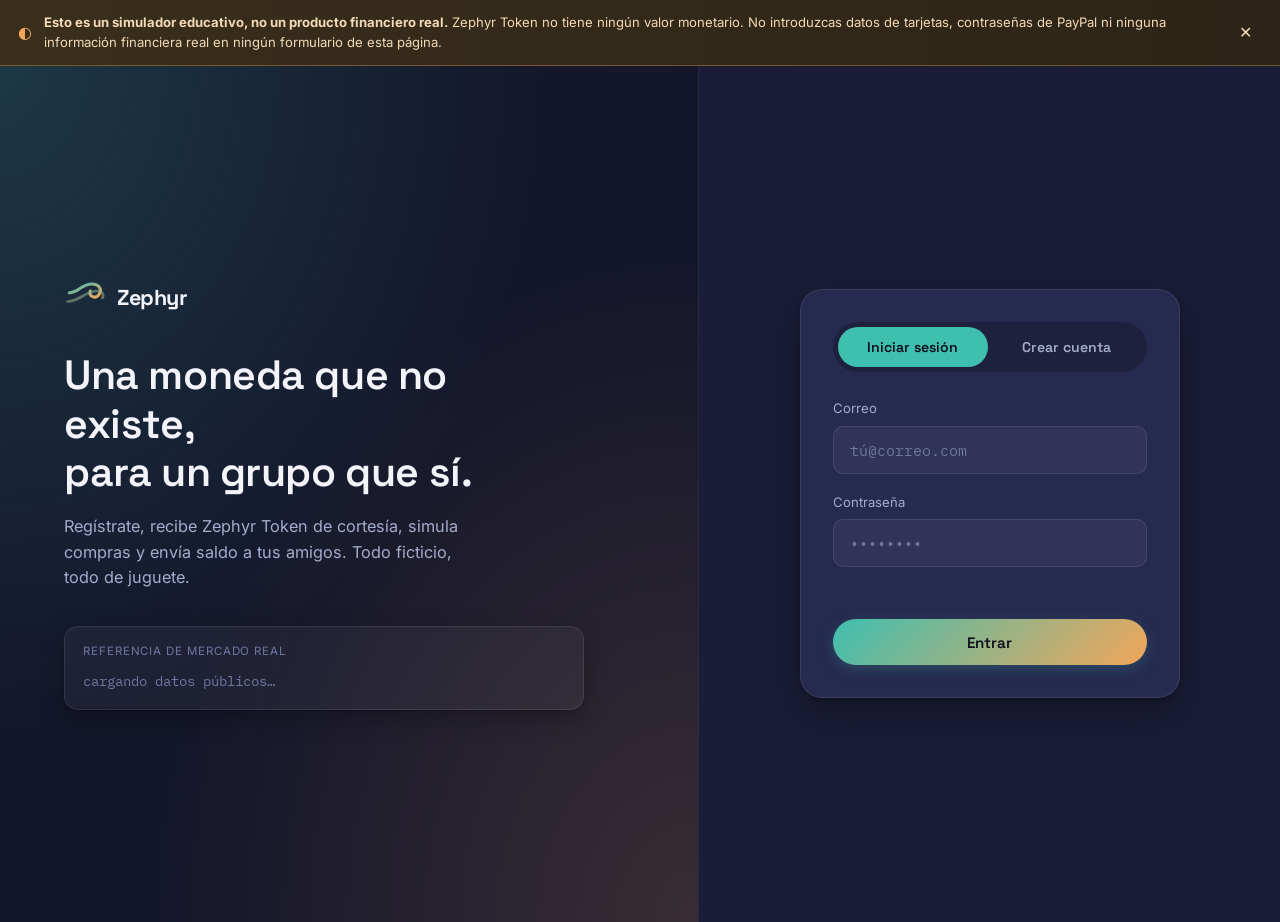
==== commit f155c3da: "Update index.html" ====
--- a/index.html
+++ b/index.html
@@ -88,7 +88,7 @@
           <input type="password" id="registerPassword" required autocomplete="new-password" minlength="6" placeholder="Mínimo 6 caracteres">
         </label>
         <div class="g-recaptcha-wrap">
-          <div class="g-recaptcha" data-sitekey="YOUR_RECAPTCHA_SITE_KEY" data-callback="onRecaptchaRegister"></div>
+          <div class="g-recaptcha" data-sitekey="6LegakgtAAAAAMU8YFsMc4UAAzr5-aHu5Zn1YFpp" data-callback="onRecaptchaRegister"></div>
         </div>
         <p class="form-error" id="registerError" role="alert"></p>
         <button type="submit" class="btn btn-primary btn-block" id="registerSubmitBtn" disabled>Crear cuenta</button>
@@ -266,7 +266,7 @@
       </div>
 
       <div class="g-recaptcha-wrap">
-        <div class="g-recaptcha" data-sitekey="YOUR_RECAPTCHA_SITE_KEY" data-callback="onRecaptchaBuy"></div>
+        <div class="g-recaptcha" data-sitekey="6LegakgtAAAAAMU8YFsMc4UAAzr5-aHu5Zn1YFpp" data-callback="onRecaptchaBuy"></div>
       </div>
 
       <p class="form-error" id="buyError" role="alert"></p>
@@ -288,7 +288,7 @@
     <input type="number" id="transferAmount" min="1" step="1">
 
     <div class="g-recaptcha-wrap">
-      <div class="g-recaptcha" data-sitekey="YOUR_RECAPTCHA_SITE_KEY" data-callback="onRecaptchaTransfer"></div>
+      <div class="g-recaptcha" data-sitekey="6LegakgtAAAAAMU8YFsMc4UAAzr5-aHu5Zn1YFpp" data-callback="onRecaptchaTransfer"></div>
     </div>
 
     <p class="form-error" id="transferError" role="alert"></p>
@@ -300,151 +300,156 @@
 <!-- ======================= SCRIPTS ======================= -->
 <script src="https://www.google.com/recaptcha/api.js" async defer></script>
 
-<script>
-// ============================================================
-// ZEPHYR — todo el código va inline aquí para eliminar por completo
-// cualquier problema de carga/caché de archivos .js externos como
-// módulos. El panel de diagnóstico se crea ANTES que nada, así que
-// si algo falla después, al menos veremos ese primer mensaje.
-// ============================================================
-const debugPanel = document.createElement("div");
-debugPanel.id = "zephyrDebugPanel";
-debugPanel.style.cssText = `
-  position: fixed; bottom: 0; left: 0; right: 0; max-height: 40vh;
-  overflow-y: auto; background: rgba(0,0,0,0.92); color: #7CFFB2;
-  font-family: monospace; font-size: 11px; line-height: 1.5;
-  padding: 8px 10px; z-index: 99999; border-top: 2px solid #3FBFB0;
-  white-space: pre-wrap; word-break: break-word;
-`;
-const debugHeader = document.createElement("div");
-debugHeader.style.cssText = "display:flex; justify-content:space-between; align-items:center; color:#F2A65A; font-weight:bold; margin-bottom:4px;";
-debugHeader.innerHTML = `<span>🔧 Diagnóstico Zephyr (toca ✕ para ocultar)</span>`;
-const closeDebugBtn = document.createElement("button");
-closeDebugBtn.textContent = "✕";
-closeDebugBtn.style.cssText = "color:#F2A65A; background:none; border:1px solid #F2A65A; border-radius:4px; padding:2px 8px;";
-closeDebugBtn.onclick = () => debugPanel.remove();
-debugHeader.appendChild(closeDebugBtn);
-const debugLogEl = document.createElement("div");
-debugPanel.appendChild(debugHeader);
-debugPanel.appendChild(debugLogEl);
-document.body.appendChild(debugPanel);
-
-function debugLog(msg, isError = false) {
-  const line = document.createElement("div");
-  const time = new Date().toLocaleTimeString("es-ES");
-  line.textContent = `[${time}] ${msg}`;
-  if (isError) line.style.color = "#F17389";
-  debugLogEl.appendChild(line);
-  debugLogEl.scrollTop = debugLogEl.scrollHeight;
+<script type="module">
+
+import { initializeApp } from "https://www.gstatic.com/firebasejs/10.12.2/firebase-app.js";
+import { getAuth, createUserWithEmailAndPassword, signInWithEmailAndPassword, signOut, onAuthStateChanged } from "https://www.gstatic.com/firebasejs/10.12.2/firebase-auth.js";
+import { getFirestore, doc, getDoc, setDoc, onSnapshot, collection, query, where, getDocs, addDoc, serverTimestamp, orderBy, limit } from "https://www.gstatic.com/firebasejs/10.12.2/firebase-firestore.js";
+
+const firebaseConfig = {
+  apiKey: "AIzaSyAW1dR6J24tGhaxlYfrfgPUFbqO5pLd8E0",
+  authDomain: "zephyr-token.firebaseapp.com",
+  projectId: "zephyr-token",
+  storageBucket: "zephyr-token.firebasestorage.app",
+  messagingSenderId: "699262176178",
+  appId: "1:699262176178:web:b7b992c81c7faf9d9fb2ab"
+};
+
+const app = initializeApp(firebaseConfig);
+const auth = getAuth(app);
+const db = getFirestore(app);
+
+window.addEventListener("error", (e) => console.error("ERROR JS:", e.message, e.lineno));
+window.addEventListener("unhandledrejection", (e) => console.error("ERROR PROMESA:", e.reason));
+
+const $ = (id) => document.getElementById(id);
+const fmt = (n) => Number(n ?? 0).toLocaleString("es-ES");
+let currentUser = null;
+let currentProfile = null;
+let recaptchaOk = { register: false };
+
+function showAuthScreen() {
+  $("authScreen").classList.remove("hidden");
+  $("appShell").classList.add("hidden");
 }
-
-window.addEventListener("error", (e) => {
-  debugLog(`ERROR JS: ${e.message} (línea ${e.lineno})`, true);
-});
-window.addEventListener("unhandledrejection", (e) => {
-  debugLog(`ERROR PROMESA: ${e.reason?.message || e.reason}`, true);
-});
-
-debugLog("Script inline arrancó correctamente. Cargando Firebase…");
-
-// Todo lo demás corre dentro de esta función async, usando import()
-// dinámico en vez de 'import' estático — más compatible con
-// navegadores móviles cuando hay problemas con <script type="module">.
-(async () => {
+function showAppShell() {
+  $("authScreen").classList.add("hidden");
+  $("appShell").classList.remove("hidden");
+}
+
+window.onRecaptchaRegister = () => { recaptchaOk.register = true; $("registerSubmitBtn").disabled = false; };
+
+$("closeDisclaimer").addEventListener("click", () => $("disclaimerBanner").classList.add("hidden"));
+
+$("tabLogin").addEventListener("click", () => {
+  $("tabLogin").classList.add("active");
+  $("tabRegister").classList.remove("active");
+  $("loginForm").classList.remove("hidden");
+  $("registerForm").classList.add("hidden");
+});
+$("tabRegister").addEventListener("click", () => {
+  $("tabRegister").classList.add("active");
+  $("tabLogin").classList.remove("active");
+  $("registerForm").classList.remove("hidden");
+  $("loginForm").classList.add("hidden");
+});
+
+$("registerForm").addEventListener("submit", async (e) => {
+  e.preventDefault();
+  $("registerError").textContent = "";
+  if (!recaptchaOk.register) { $("registerError").textContent = "Completa el reCAPTCHA."; return; }
+  const username = $("registerUsername").value.trim();
+  const email = $("registerEmail").value.trim();
+  const password = $("registerPassword").value;
+  const usernameLower = username.toLowerCase();
   try {
-    const firebaseConfig = {
-      apiKey: "AIzaSyAW1dR6J24tGhaxlYfrfgPUFbqO5pLd8E0",
-      authDomain: "zephyr-token.firebaseapp.com",
-      projectId: "zephyr-token",
-      storageBucket: "zephyr-token.firebasestorage.app",
-      messagingSenderId: "699262176178",
-      appId: "1:699262176178:web:b7b992c81c7faf9d9fb2ab"
-    };
-
-    const { initializeApp } = await import("https://www.gstatic.com/firebasejs/10.12.2/firebase-app.js");
-    const {
-      getAuth, createUserWithEmailAndPassword, signInWithEmailAndPassword,
-      signOut, onAuthStateChanged
-    } = await import("https://www.gstatic.com/firebasejs/10.12.2/firebase-auth.js");
-    const {
-      getFirestore, doc, getDoc, setDoc, onSnapshot,
-      collection, query, where, getDocs, addDoc, serverTimestamp,
-      runTransaction, orderBy, limit
-    } = await import("https://www.gstatic.com/firebasejs/10.12.2/firebase-firestore.js");
-
-    debugLog("Firebase cargado correctamente. Inicializando app…");
-
-    const app = initializeApp(firebaseConfig);
-    const auth = getAuth(app);
-    const db = getFirestore(app);
-
-    debugLog("Firebase inicializado OK.");
-
-    // ------------------------------------------------------------
-    // Estado local
-    // ------------------------------------------------------------
-    let currentUser = null;
-    let currentProfile = null;
-    let unsubUserDoc = null;
-    let unsubTx = null;
-    let recaptchaOk = { register: false, buy: false, transfer: false };
-    let selectedPaymentMethod = null;
-
-    const $ = (id) => document.getElementById(id);
-    const fmt = (n) => Number(n ?? 0).toLocaleString("es-ES");
-
-    function showAuthScreen() {
-      $("authScreen").classList.remove("hidden");
-      $("appShell").classList.add("hidden");
-    }
-    function showAppShell() {
-      $("authScreen").classList.add("hidden");
-      $("appShell").classList.remove("hidden");
-    }
-    function switchView(viewName) {
-      document.querySelectorAll(".view").forEach(v => v.classList.remove("active"));
-      document.querySelectorAll(".nav-btn").forEach(b => b.classList.remove("active"));
-      $(`view-${viewName}`).classList.add("active");
-      document.querySelector(`.nav-btn[data-view="${viewName}"]`)?.classList.add("active");
-    }
-
-    window.onRecaptchaRegister = () => { recaptchaOk.register = true; $("registerSubmitBtn").disabled = false; };
-    window.onRecaptchaBuy = () => { recaptchaOk.buy = true; $("confirmBuyBtn").disabled = false; };
-    window.onRecaptchaTransfer = () => { recaptchaOk.transfer = true; $("confirmTransferBtn").disabled = false; };
-
-    $("tabLogin").addEventListener("click", () => {
-      $("tabLogin").classList.add("active"); $("tabLogin").setAttribute("aria-selected", "true");
-      $("tabRegister").classList.remove("active"); $("tabRegister").setAttribute("aria-selected", "false");
-      $("loginForm").classList.remove("hidden");
-      $("registerForm").classList.add("hidden");
+    const usernameSnap = await getDoc(doc(db, "usernames", usernameLower));
+    if (usernameSnap.exists()) { $("registerError").textContent = "Ese nombre de usuario ya está en uso."; return; }
+    const cred = await createUserWithEmailAndPassword(auth, email, password);
+    try { await setDoc(doc(db, "usernames", usernameLower), { uid: cred.user.uid }); } catch (_) {}
+    await setDoc(doc(db, "users", cred.user.uid), {
+      username, usernameLower, email, balance: 100, isAdmin: false, createdAt: serverTimestamp()
     });
-    $("tabRegister").addEventListener("click", () => {
-      $("tabRegister").classList.add("active"); $("tabRegister").setAttribute("aria-selected", "true");
-      $("tabLogin").classList.remove("active"); $("tabLogin").setAttribute("aria-selected", "false");
-      $("registerForm").classList.remove("hidden");
-      $("loginForm").classList.add("hidden");
+    await addDoc(collection(db, "users", cred.user.uid, "transactions"), {
+      type: "bonus", amount: 100, note: "Regalo de bienvenida", createdAt: serverTimestamp()
     });
-
-    $("registerForm").addEventListener("submit", async (e) => {
-      e.preventDefault();
-      $("registerError").textContent = "";
-      if (!recaptchaOk.register) {
-        $("registerError").textContent = "Completa el reCAPTCHA antes de continuar.";
-        return;
-      }
-      const username = $("registerUsername").value.trim();
-      const email = $("registerEmail").value.trim();
-      const password = $("registerPassword").value;
-      const usernameLower = username.toLowerCase();
-
-      try {
-        const usernameSnap = await getDoc(doc(db, "usernames", usernameLower));
-        if (usernameSnap.exists()) {
-          $("registerError").textContent = "Ese nombre de usuario ya está en uso.";
-          return;
-        }
-        const cred = await createUserWithEmailAndPassword(auth, email, password);
-        try {
-          await setDoc(doc(db, "usernames", usernameLower), { uid: cred.user.uid });
-        } catch (_) { /* no bloquea el registro */ }
-       
+  } catch (err) {
+    $("registerError").textContent = traduceErrorFirebase(err);
+  }
+});
+
+$("loginForm").addEventListener("submit", async (e) => {
+  e.preventDefault();
+  $("loginError").textContent = "";
+  const email = $("loginEmail").value.trim();
+  const password = $("loginPassword").value;
+  try {
+    await signInWithEmailAndPassword(auth, email, password);
+  } catch (err) {
+    $("loginError").textContent = traduceErrorFirebase(err);
+  }
+});
+
+$("logoutBtn").addEventListener("click", () => signOut(auth));
+
+function traduceErrorFirebase(err) {
+  const code = err?.code || "";
+  if (code.includes("email-already-in-use")) return "Ese correo ya tiene una cuenta.";
+  if (code.includes("invalid-email")) return "Correo no válido.";
+  if (code.includes("weak-password")) return "La contraseña es demasiado corta.";
+  if (code.includes("user-not-found") || code.includes("wrong-password") || code.includes("invalid-credential")) return "Correo o contraseña incorrectos.";
+  return "Ocurrió un error. Inténtalo de nuevo.";
+}
+
+onAuthStateChanged(auth, async (user) => {
+  currentUser = user;
+  if (!user) { currentProfile = null; showAuthScreen(); return; }
+  showAppShell();
+  onSnapshot(doc(db, "users", user.uid), (snap) => {
+    if (!snap.exists()) return;
+    currentProfile = snap.data();
+    renderProfile();
+  }, (err) => console.error("ERROR firestore:", err));
+
+  const txQuery = query(collection(db, "users", user.uid, "transactions"), orderBy("createdAt", "desc"), limit(25));
+  onSnapshot(txQuery, (snap) => renderLedger(snap.docs.map(d => d.data())));
+});
+
+function renderProfile() {
+  if (!currentProfile) return;
+  $("headerBalance").textContent = fmt(currentProfile.balance) + " ZFT";
+  $("headerUsername").textContent = currentProfile.username;
+  $("balanceNumber").textContent = fmt(currentProfile.balance);
+  $("navAdmin").classList.toggle("hidden", !currentProfile.isAdmin);
+}
+
+function renderLedger(txs) {
+  const list = $("ledgerList");
+  if (!txs.length) {
+    list.innerHTML = `<p class="empty-state">Aún no tienes movimientos. Compra o recibe Zephyr para ver tu historial aquí.</p>`;
+    return;
+  }
+  list.innerHTML = txs.map(tx => {
+    const isIn = tx.amount >= 0;
+    const label = {
+      bonus: "Regalo de bienvenida",
+      buy: `Compra simulada (${tx.method || "método simulado"})`,
+      transfer_in: `Recibido de ${tx.from || "alguien"}`,
+      transfer_out: `Enviado a ${tx.to || "alguien"}`,
+      admin_grant: "Otorgado por administración"
+    }[tx.type] || tx.type;
+    const when = tx.createdAt?.toDate ? tx.createdAt.toDate().toLocaleString("es-ES") : "…";
+    return `<div class="ledger-row"><span class="ledger-icon ${isIn ? "in" : "out"}">${isIn ? "↓" : "↑"}</span><div class="ledger-main"><div class="ledger-title">${label}</div><div class="ledger-meta">${when}</div></div><span class="ledger-amount ${isIn ? "in" : "out"}">${isIn ? "+" : ""}${fmt(tx.amount)} ZFT</span></div>`;
+  }).join("");
+}
+
+document.querySelectorAll(".nav-btn").forEach(btn => {
+  btn.addEventListener("click", () => {
+    document.querySelectorAll(".view").forEach(v => v.classList.remove("active"));
+    document.querySelectorAll(".nav-btn").forEach(b => b.classList.remove("active"));
+    $("view-" + btn.dataset.view).classList.add("active");
+    btn.classList.add("active");
+  });
+});
+
+$("userMenuBtn").addEventLis2
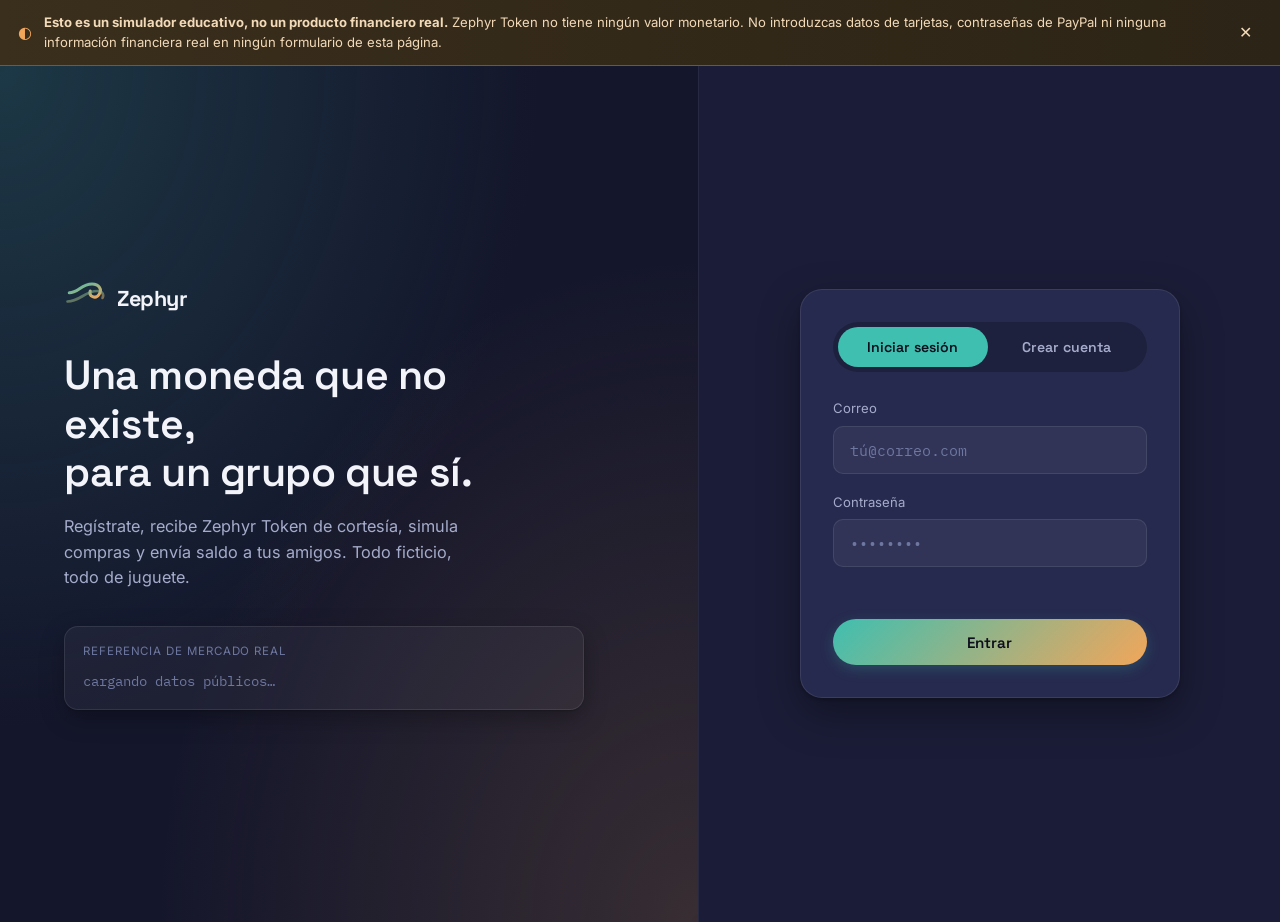
==== commit 905a51a7: "Update index.html" ====
--- a/index.html
+++ b/index.html
@@ -265,12 +265,8 @@
         <p class="form-hint">Esto no se conecta a PayPal real. Es solo una pantalla de ejemplo.</p>
       </div>
 
-      <div class="g-recaptcha-wrap">
-        <div class="g-recaptcha" data-sitekey="6LegakgtAAAAAMU8YFsMc4UAAzr5-aHu5Zn1YFpp" data-callback="onRecaptchaBuy"></div>
-      </div>
-
       <p class="form-error" id="buyError" role="alert"></p>
-      <button class="btn btn-primary btn-block" id="confirmBuyBtn" disabled>Simular compra</button>
+      <button class="btn btn-primary btn-block" id="confirmBuyBtn">Simular compra</button>
     </div>
   </div>
 </div>
@@ -287,13 +283,9 @@
     <label class="field-label">Cantidad (ZFT)</label>
     <input type="number" id="transferAmount" min="1" step="1">
 
-    <div class="g-recaptcha-wrap">
-      <div class="g-recaptcha" data-sitekey="6LegakgtAAAAAMU8YFsMc4UAAzr5-aHu5Zn1YFpp" data-callback="onRecaptchaTransfer"></div>
-    </div>
-
     <p class="form-error" id="transferError" role="alert"></p>
     <p class="form-success" id="transferSuccess" role="status"></p>
-    <button class="btn btn-primary btn-block" id="confirmTransferBtn" disabled>Enviar Zephyr</button>
+    <button class="btn btn-primary btn-block" id="confirmTransferBtn">Enviar Zephyr</button>
   </div>
 </div>
 
@@ -304,7 +296,7 @@
 
 import { initializeApp } from "https://www.gstatic.com/firebasejs/10.12.2/firebase-app.js";
 import { getAuth, createUserWithEmailAndPassword, signInWithEmailAndPassword, signOut, onAuthStateChanged } from "https://www.gstatic.com/firebasejs/10.12.2/firebase-auth.js";
-import { getFirestore, doc, getDoc, setDoc, onSnapshot, collection, query, where, getDocs, addDoc, serverTimestamp, orderBy, limit } from "https://www.gstatic.com/firebasejs/10.12.2/firebase-firestore.js";
+import { getFirestore, doc, getDoc, setDoc, updateDoc, onSnapshot, collection, query, where, getDocs, addDoc, serverTimestamp, orderBy, limit } from "https://www.gstatic.com/firebasejs/10.12.2/firebase-firestore.js";
 
 const firebaseConfig = {
   apiKey: "AIzaSyAW1dR6J24tGhaxlYfrfgPUFbqO5pLd8E0",
@@ -319,25 +311,17 @@
 const auth = getAuth(app);
 const db = getFirestore(app);
 
-window.addEventListener("error", (e) => console.error("ERROR JS:", e.message, e.lineno));
-window.addEventListener("unhandledrejection", (e) => console.error("ERROR PROMESA:", e.reason));
+const marker = document.createElement("div");
+marker.style.cssText = "position:fixed; bottom:0; left:0; right:0; max-height:40vh; overflow-y:auto; background:#111; color:#5FD79A; text-align:left; padding:14px; font-family:monospace; font-size:12px; z-index:99999; white-space:pre-wrap;";
+marker.textContent = "Zephyr cargando...\n";
+document.body.appendChild(marker);
+function log(msg) { marker.textContent += msg + "\n"; }
 
 const $ = (id) => document.getElementById(id);
 const fmt = (n) => Number(n ?? 0).toLocaleString("es-ES");
 let currentUser = null;
 let currentProfile = null;
 let recaptchaOk = { register: false };
-
-function showAuthScreen() {
-  $("authScreen").classList.remove("hidden");
-  $("appShell").classList.add("hidden");
-}
-function showAppShell() {
-  $("authScreen").classList.add("hidden");
-  $("appShell").classList.remove("hidden");
-}
-
-window.onRecaptchaRegister = () => { recaptchaOk.register = true; $("registerSubmitBtn").disabled = false; };
 
 $("closeDisclaimer").addEventListener("click", () => $("disclaimerBanner").classList.add("hidden"));
 
@@ -354,38 +338,43 @@
   $("loginForm").classList.add("hidden");
 });
 
+window.onRecaptchaRegister = () => { recaptchaOk.register = true; $("registerSubmitBtn").disabled = false; };
+
 $("registerForm").addEventListener("submit", async (e) => {
   e.preventDefault();
-  $("registerError").textContent = "";
-  if (!recaptchaOk.register) { $("registerError").textContent = "Completa el reCAPTCHA."; return; }
+  log("Submit de registro capturado.");
   const username = $("registerUsername").value.trim();
   const email = $("registerEmail").value.trim();
   const password = $("registerPassword").value;
   const usernameLower = username.toLowerCase();
   try {
     const usernameSnap = await getDoc(doc(db, "usernames", usernameLower));
-    if (usernameSnap.exists()) { $("registerError").textContent = "Ese nombre de usuario ya está en uso."; return; }
+    if (usernameSnap.exists()) { log("Usuario ya existe"); $("registerError").textContent = "Ese nombre de usuario ya está en uso."; return; }
     const cred = await createUserWithEmailAndPassword(auth, email, password);
-    try { await setDoc(doc(db, "usernames", usernameLower), { uid: cred.user.uid }); } catch (_) {}
+    await setDoc(doc(db, "usernames", usernameLower), { uid: cred.user.uid });
     await setDoc(doc(db, "users", cred.user.uid), {
       username, usernameLower, email, balance: 100, isAdmin: false, createdAt: serverTimestamp()
     });
     await addDoc(collection(db, "users", cred.user.uid, "transactions"), {
       type: "bonus", amount: 100, note: "Regalo de bienvenida", createdAt: serverTimestamp()
     });
+    log("Registro OK");
   } catch (err) {
+    log("ERROR registro: " + err.message);
     $("registerError").textContent = traduceErrorFirebase(err);
   }
 });
 
 $("loginForm").addEventListener("submit", async (e) => {
   e.preventDefault();
-  $("loginError").textContent = "";
+  log("Submit del login capturado.");
   const email = $("loginEmail").value.trim();
   const password = $("loginPassword").value;
   try {
     await signInWithEmailAndPassword(auth, email, password);
+    log("Login OK");
   } catch (err) {
+    log("ERROR login: " + err.message);
     $("loginError").textContent = traduceErrorFirebase(err);
   }
 });
@@ -401,15 +390,25 @@
   return "Ocurrió un error. Inténtalo de nuevo.";
 }
 
+function showAuthScreen() {
+  $("authScreen").classList.remove("hidden");
+  $("appShell").classList.add("hidden");
+}
+function showAppShell() {
+  $("authScreen").classList.add("hidden");
+  $("appShell").classList.remove("hidden");
+}
+
 onAuthStateChanged(auth, async (user) => {
   currentUser = user;
-  if (!user) { currentProfile = null; showAuthScreen(); return; }
+  if (!user) { log("Sin sesión."); showAuthScreen(); return; }
+  log("Sesión: " + user.email);
   showAppShell();
   onSnapshot(doc(db, "users", user.uid), (snap) => {
-    if (!snap.exists()) return;
+    if (!snap.exists()) { log("Doc no existe"); return; }
     currentProfile = snap.data();
     renderProfile();
-  }, (err) => console.error("ERROR firestore:", err));
+  }, (err) => log("ERROR firestore: " + err.message));
 
   const txQuery = query(collection(db, "users", user.uid, "transactions"), orderBy("createdAt", "desc"), limit(25));
   onSnapshot(txQuery, (snap) => renderLedger(snap.docs.map(d => d.data())));
@@ -421,25 +420,26 @@
   $("headerUsername").textContent = currentProfile.username;
   $("balanceNumber").textContent = fmt(currentProfile.balance);
   $("navAdmin").classList.toggle("hidden", !currentProfile.isAdmin);
+  log("renderProfile OK. isAdmin=" + currentProfile.isAdmin);
 }
 
 function renderLedger(txs) {
   const list = $("ledgerList");
   if (!txs.length) {
-    list.innerHTML = `<p class="empty-state">Aún no tienes movimientos. Compra o recibe Zephyr para ver tu historial aquí.</p>`;
+    list.innerHTML = '<p class="empty-state">Aún no tienes movimientos. Compra o recibe Zephyr para ver tu historial aquí.</p>';
     return;
   }
   list.innerHTML = txs.map(tx => {
     const isIn = tx.amount >= 0;
     const label = {
       bonus: "Regalo de bienvenida",
-      buy: `Compra simulada (${tx.method || "método simulado"})`,
-      transfer_in: `Recibido de ${tx.from || "alguien"}`,
-      transfer_out: `Enviado a ${tx.to || "alguien"}`,
+      buy: "Compra simulada (" + (tx.method || "método simulado") + ")",
+      transfer_in: "Recibido de " + (tx.from || "alguien"),
+      transfer_out: "Enviado a " + (tx.to || "alguien"),
       admin_grant: "Otorgado por administración"
     }[tx.type] || tx.type;
-    const when = tx.createdAt?.toDate ? tx.createdAt.toDate().toLocaleString("es-ES") : "…";
-    return `<div class="ledger-row"><span class="ledger-icon ${isIn ? "in" : "out"}">${isIn ? "↓" : "↑"}</span><div class="ledger-main"><div class="ledger-title">${label}</div><div class="ledger-meta">${when}</div></div><span class="ledger-amount ${isIn ? "in" : "out"}">${isIn ? "+" : ""}${fmt(tx.amount)} ZFT</span></div>`;
+    const when = tx.createdAt && tx.createdAt.toDate ? tx.createdAt.toDate().toLocaleString("es-ES") : "…";
+    return '<div class="ledger-row"><span class="ledger-icon ' + (isIn ? "in" : "out") + '">' + (isIn ? "↓" : "↑") + '</span><div class="ledger-main"><div class="ledger-title">' + label + '</div><div class="ledger-meta">' + when + '</div></div><span class="ledger-amount ' + (isIn ? "in" : "out") + '">' + (isIn ? "+" : "") + fmt(tx.amount) + ' ZFT</span></div>';
   }).join("");
 }
 
@@ -447,9 +447,4 @@
   btn.addEventListener("click", () => {
     document.querySelectorAll(".view").forEach(v => v.classList.remove("active"));
     document.querySelectorAll(".nav-btn").forEach(b => b.classList.remove("active"));
-    $("view-" + btn.dataset.view).classList.add("active");
-    btn.classList.add("active");
-  });
-});
-
-$("userMenuBtn").addEventLis2
+    $("view-" + btn.dataset.view).class
